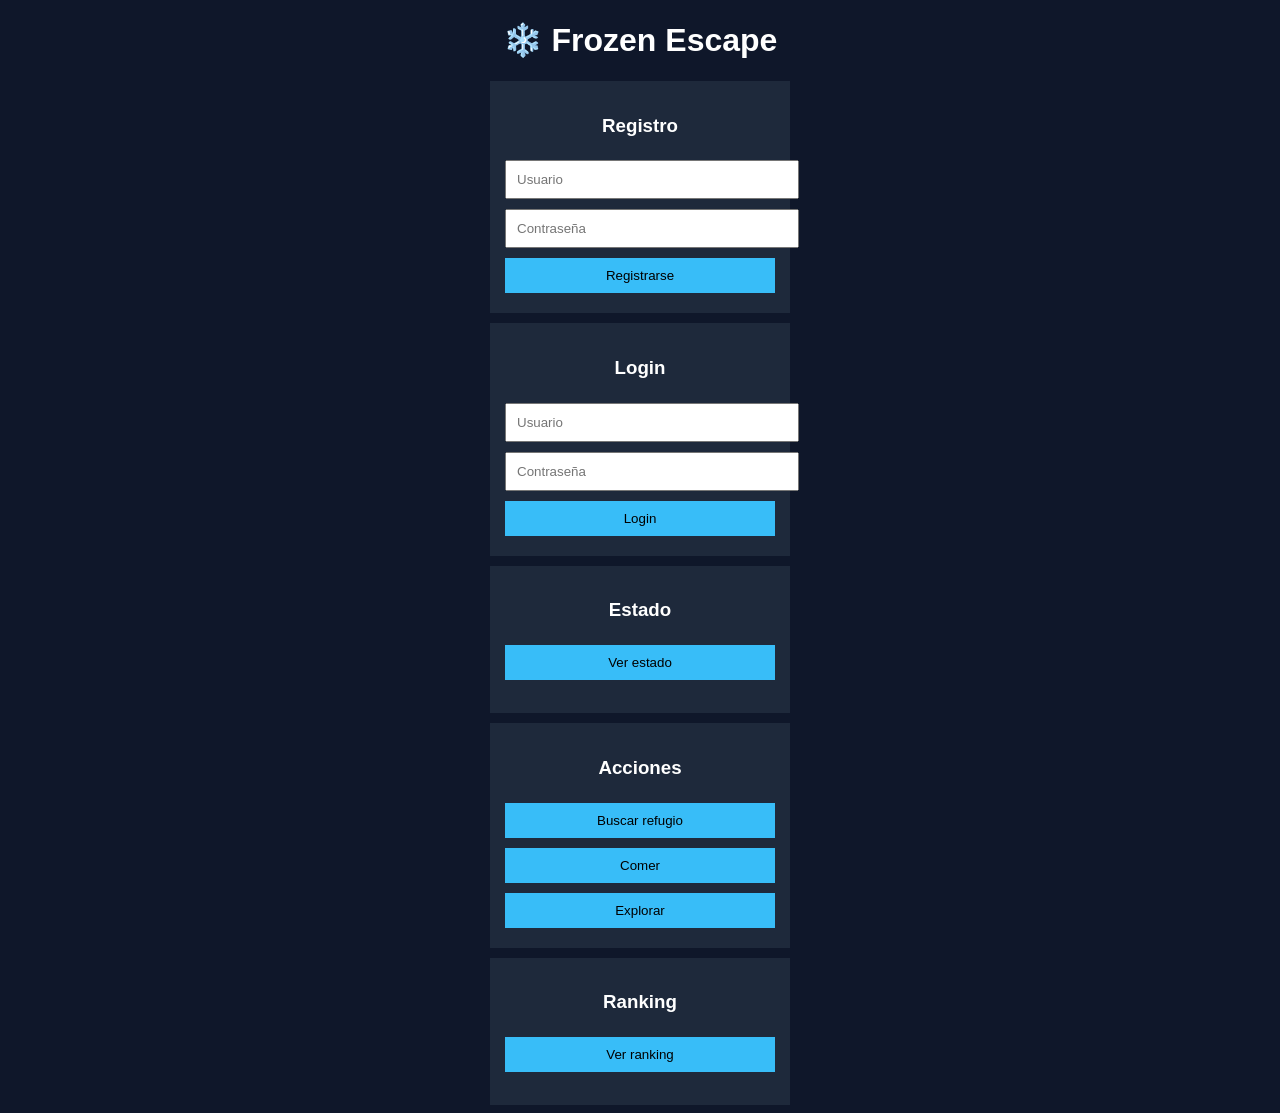
==== index.html @ 8e8721f6 "Base del proyecto Django configurado y corriendo" ====
<!DOCTYPE html>
<html lang="es">
<head>
    <meta charset="UTF-8">
    <title>Frozen Escape ❄️</title>
    <style>
        body {
            font-family: Arial;
            background: #0f172a;
            color: white;
            text-align: center;
        }

        .container {
            width: 300px;
            margin: auto;
        }

        input, button {
            width: 100%;
            margin: 5px 0;
            padding: 10px;
        }

        button {
            background: #38bdf8;
            border: none;
            cursor: pointer;
        }

        button:hover {
            background: #0284c7;
        }

        .card {
            background: #1e293b;
            padding: 15px;
            margin-top: 10px;
        }
    </style>
</head>
<body>

<h1>❄️ Frozen Escape</h1>

<div class="container">

    <!-- REGISTRO -->
    <div class="card">
        <h3>Registro</h3>
        <input id="regUser" placeholder="Usuario">
        <input id="regPass" type="password" placeholder="Contraseña">
        <button onclick="register()">Registrarse</button>
    </div>

    <!-- LOGIN -->
    <div class="card">
        <h3>Login</h3>
        <input id="logUser" placeholder="Usuario">
        <input id="logPass" type="password" placeholder="Contraseña">
        <button onclick="login()">Login</button>
    </div>

    <!-- ESTADO -->
    <div class="card">
        <h3>Estado</h3>
        <button onclick="getEstado()">Ver estado</button>
        <pre id="estado"></pre>
    </div>

    <!-- ACCIONES -->
    <div class="card">
        <h3>Acciones</h3>
        <button onclick="accion(1)">Buscar refugio</button>
        <button onclick="accion(2)">Comer</button>
        <button onclick="accion(3)">Explorar</button>
    </div>

    <!-- RANKING -->
    <div class="card">
        <h3>Ranking</h3>
        <button onclick="getRanking()">Ver ranking</button>
        <pre id="ranking"></pre>
    </div>

</div>

<script>
const API = "http://127.0.0.1:8000/api/";
let token = "";

// REGISTRO
async function register() {
    let username = document.getElementById("regUser").value;
    let password = document.getElementById("regPass").value;

    await fetch(API + "usuarios/", {
        method: "POST",
        headers: {"Content-Type": "application/json"},
        body: JSON.stringify({username, password})
    });

    alert("Usuario creado");
}

// LOGIN
async function login() {
    let username = document.getElementById("logUser").value;
    let password = document.getElementById("logPass").value;

    let res = await fetch(API + "token/", {
        method: "POST",
        headers: {"Content-Type": "application/json"},
        body: JSON.stringify({username, password})
    });

    let data = await res.json();
    token = data.access;

    alert("Login exitoso");
}

// OBTENER ESTADO
async function getEstado() {
    let res = await fetch(API + "estado/", {
        headers: {
            "Authorization": "Bearer " + token
        }
    });

    let data = await res.json();
    document.getElementById("estado").innerText = JSON.stringify(data, null, 2);
}

// EJECUTAR ACCIÓN
async function accion(id) {
    let res = await fetch(API + "accion/", {
        method: "POST",
        headers: {
            "Content-Type": "application/json",
            "Authorization": "Bearer " + token
        },
        body: JSON.stringify({accion_id: id})
    });

    let data = await res.json();
    alert(data.mensaje);
}

// RANKING
async function getRanking() {
    let res = await fetch(API + "ranking/");
    let data = await res.json();

    document.getElementById("ranking").innerText = JSON.stringify(data, null, 2);
}
</script>

</body>
</html>
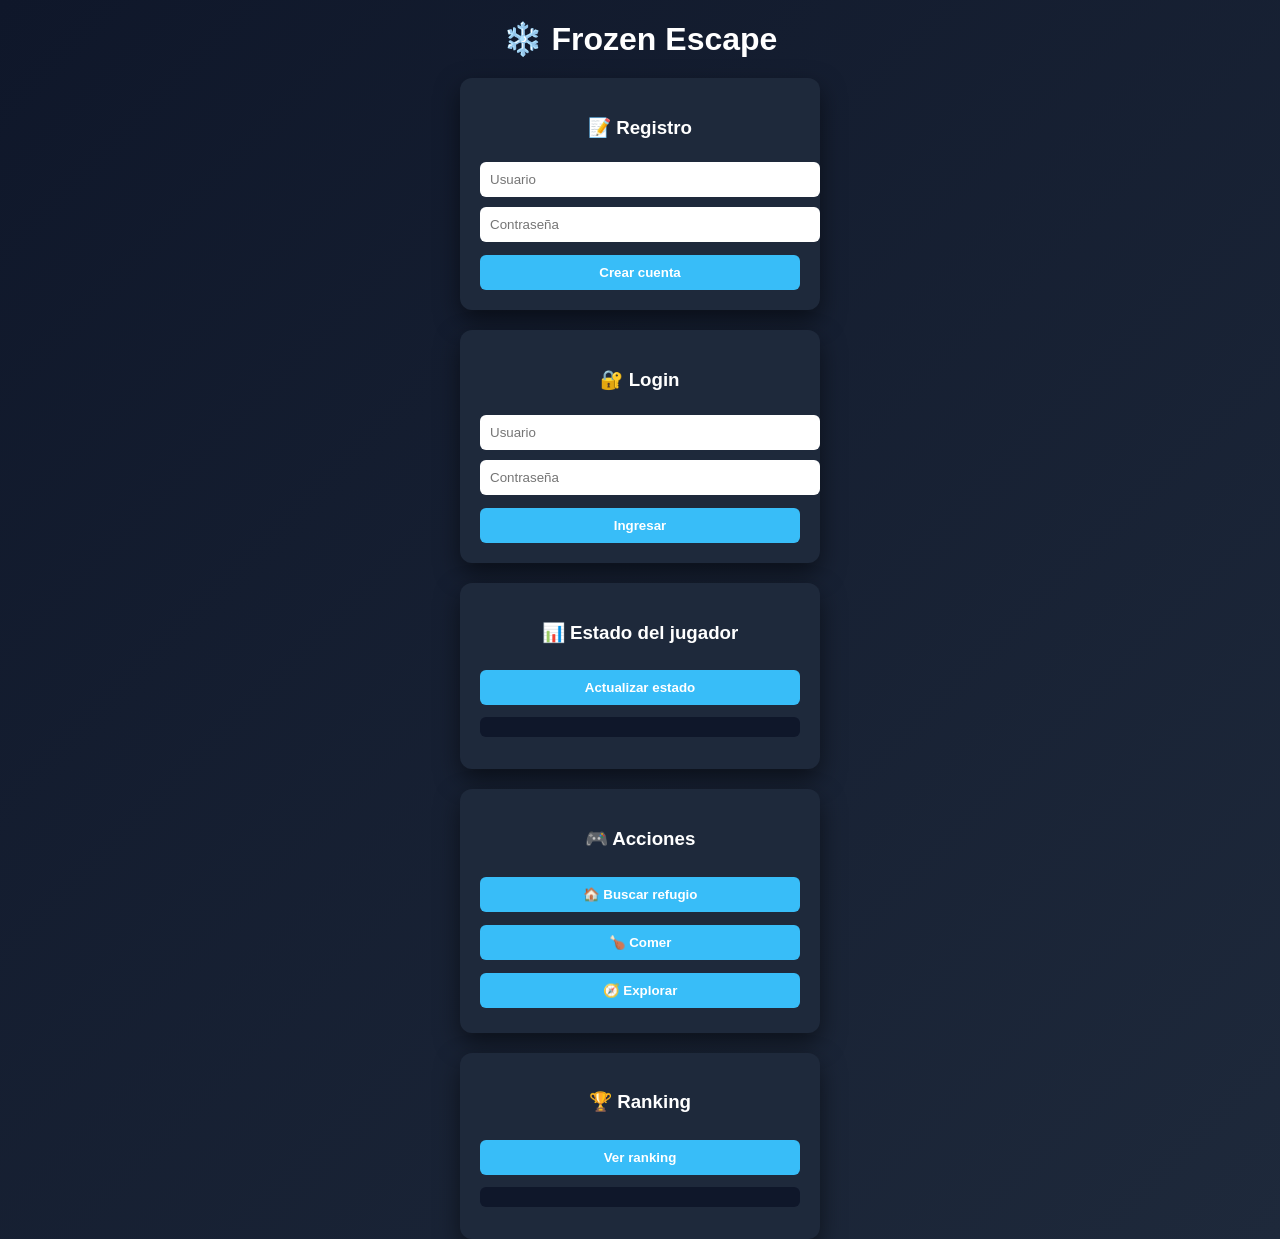
==== commit 1c45b216: "correcion html" ====
--- a/index.html
+++ b/index.html
@@ -1,44 +1,91 @@
 <!DOCTYPE html>
 <html lang="es">
 <head>
-    <meta charset="UTF-8">
-    <title>Frozen Escape ❄️</title>
-    <style>
-        body {
-            font-family: Arial;
-            background: #0f172a;
-            color: white;
-            text-align: center;
-        }
-
-        .container {
-            width: 300px;
-            margin: auto;
-        }
-
-        input, button {
-            width: 100%;
-            margin: 5px 0;
-            padding: 10px;
-        }
-
-        button {
-            background: #38bdf8;
-            border: none;
-            cursor: pointer;
-        }
-
-        button:hover {
-            background: #0284c7;
-        }
-
-        .card {
-            background: #1e293b;
-            padding: 15px;
-            margin-top: 10px;
-        }
-    </style>
+<meta charset="UTF-8">
+<title>Frozen Escape ❄️</title>
+
+<style>
+body {
+    font-family: 'Segoe UI', sans-serif;
+    background: linear-gradient(135deg, #0f172a, #1e293b);
+    color: white;
+    margin: 0;
+}
+
+h1 {
+    text-align: center;
+    margin: 20px;
+}
+
+/* CONTENEDOR GENERAL */
+.container {
+    display: flex;
+    flex-direction: column;
+    align-items: center;
+    gap: 20px;
+}
+
+/* TARJETAS */
+.card {
+    background: #1e293b;
+    padding: 20px;
+    border-radius: 12px;
+    width: 320px;
+    box-shadow: 0 10px 25px rgba(0,0,0,0.5);
+    transition: transform 0.2s;
+}
+
+.card:hover {
+    transform: scale(1.03);
+}
+
+.card h3 {
+    text-align: center;
+}
+
+/* INPUTS */
+input {
+    width: 100%;
+    padding: 10px;
+    margin: 5px 0;
+    border-radius: 6px;
+    border: none;
+}
+
+/* BOTONES */
+button {
+    width: 100%;
+    padding: 10px;
+    margin-top: 8px;
+    border: none;
+    border-radius: 6px;
+    background: #38bdf8;
+    color: white;
+    cursor: pointer;
+    font-weight: bold;
+}
+
+button:hover {
+    background: #0ea5e9;
+}
+
+/* ACCIONES */
+.actions button {
+    margin-bottom: 5px;
+}
+
+/* JSON OUTPUT */
+pre {
+    background: #0f172a;
+    padding: 10px;
+    border-radius: 6px;
+    font-size: 12px;
+    overflow-x: auto;
+}
+</style>
+
 </head>
+
 <body>
 
 <h1>❄️ Frozen Escape</h1>
@@ -47,38 +94,40 @@
 
     <!-- REGISTRO -->
     <div class="card">
-        <h3>Registro</h3>
+        <h3>📝 Registro</h3>
         <input id="regUser" placeholder="Usuario">
         <input id="regPass" type="password" placeholder="Contraseña">
-        <button onclick="register()">Registrarse</button>
+        <button onclick="register()">Crear cuenta</button>
     </div>
 
     <!-- LOGIN -->
     <div class="card">
-        <h3>Login</h3>
+        <h3>🔐 Login</h3>
         <input id="logUser" placeholder="Usuario">
         <input id="logPass" type="password" placeholder="Contraseña">
-        <button onclick="login()">Login</button>
+        <button onclick="login()">Ingresar</button>
     </div>
 
     <!-- ESTADO -->
     <div class="card">
-        <h3>Estado</h3>
-        <button onclick="getEstado()">Ver estado</button>
+        <h3>📊 Estado del jugador</h3>
+        <button onclick="getEstado()">Actualizar estado</button>
         <pre id="estado"></pre>
     </div>
 
     <!-- ACCIONES -->
     <div class="card">
-        <h3>Acciones</h3>
-        <button onclick="accion(1)">Buscar refugio</button>
-        <button onclick="accion(2)">Comer</button>
-        <button onclick="accion(3)">Explorar</button>
+        <h3>🎮 Acciones</h3>
+        <div class="actions">
+            <button onclick="accion(1)">🏠 Buscar refugio</button>
+            <button onclick="accion(2)">🍗 Comer</button>
+            <button onclick="accion(3)">🧭 Explorar</button>
+        </div>
     </div>
 
     <!-- RANKING -->
     <div class="card">
-        <h3>Ranking</h3>
+        <h3>🏆 Ranking</h3>
         <button onclick="getRanking()">Ver ranking</button>
         <pre id="ranking"></pre>
     </div>
@@ -87,14 +136,13 @@
 
 <script>
 const API = "http://127.0.0.1:8000/api/";
-let token = "";
 
 // REGISTRO
 async function register() {
     let username = document.getElementById("regUser").value;
     let password = document.getElementById("regPass").value;
 
-    await fetch(API + "usuarios/", {
+    let res = await fetch(API + "usuarios/", {
         method: "POST",
         headers: {"Content-Type": "application/json"},
         body: JSON.stringify({username, password})
@@ -115,13 +163,24 @@
     });
 
     let data = await res.json();
-    token = data.access;
-
-    alert("Login exitoso");
-}
-
-// OBTENER ESTADO
+
+    if (data.access) {
+        localStorage.setItem("token", data.access);
+        alert("Login exitoso");
+    } else {
+        alert("Error en login");
+    }
+}
+
+// TOKEN
+function getToken() {
+    return localStorage.getItem("token");
+}
+
+// ESTADO
 async function getEstado() {
+    let token = getToken();
+
     let res = await fetch(API + "estado/", {
         headers: {
             "Authorization": "Bearer " + token
@@ -132,8 +191,10 @@
     document.getElementById("estado").innerText = JSON.stringify(data, null, 2);
 }
 
-// EJECUTAR ACCIÓN
+// ACCIÓN
 async function accion(id) {
+    let token = getToken();
+
     let res = await fetch(API + "accion/", {
         method: "POST",
         headers: {
@@ -144,7 +205,7 @@
     });
 
     let data = await res.json();
-    alert(data.mensaje);
+    alert("Acción ejecutada");
 }
 
 // RANKING
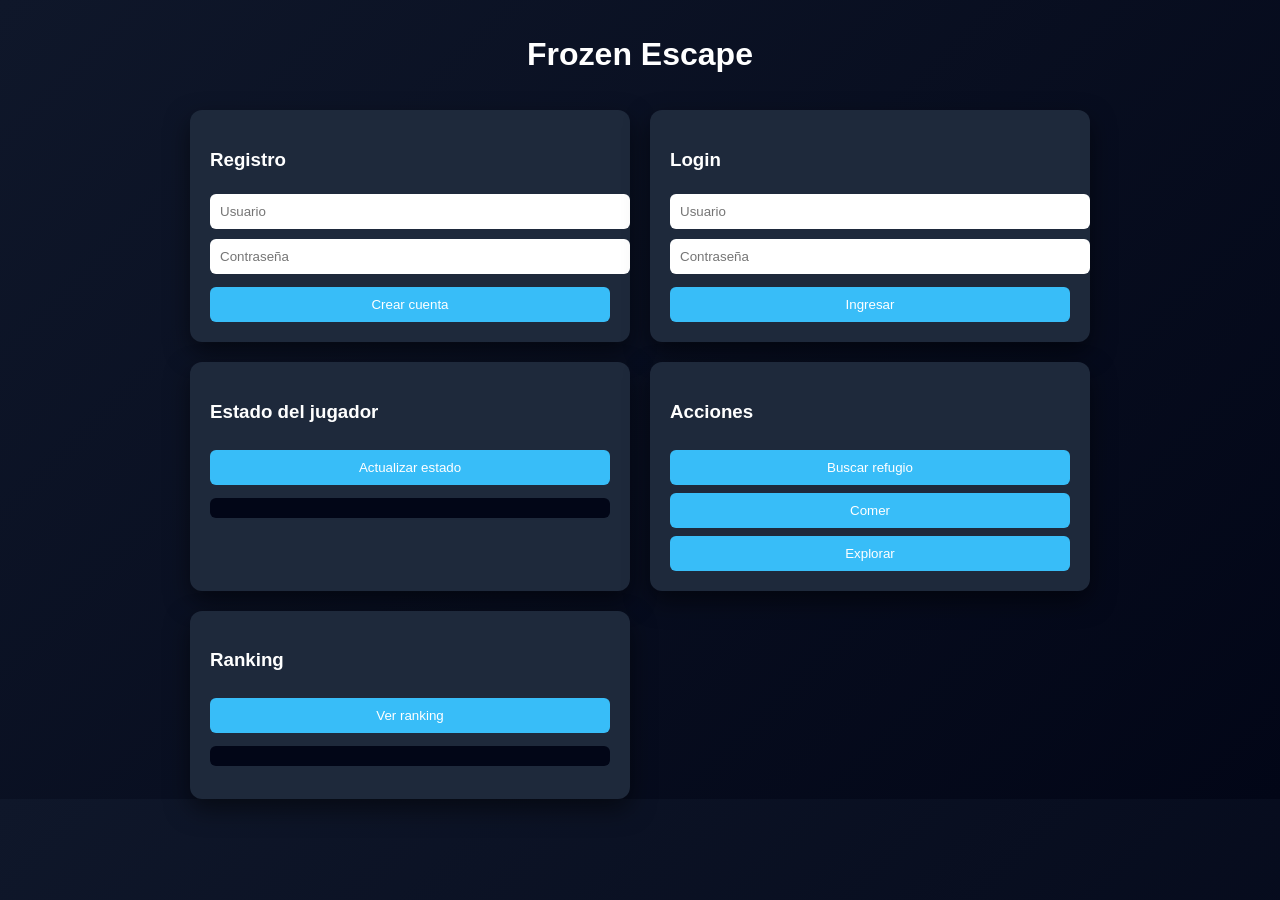
==== commit 7fcd31e7: "correcion html implementando styles" ====
--- a/index.html
+++ b/index.html
@@ -2,27 +2,29 @@
 <html lang="es">
 <head>
 <meta charset="UTF-8">
-<title>Frozen Escape ❄️</title>
+<title>Frozen Escape</title>
 
 <style>
 body {
     font-family: 'Segoe UI', sans-serif;
-    background: linear-gradient(135deg, #0f172a, #1e293b);
+    background: linear-gradient(135deg, #0f172a, #020617);
     color: white;
     margin: 0;
 }
 
+/* HEADER */
 h1 {
     text-align: center;
-    margin: 20px;
-}
-
-/* CONTENEDOR GENERAL */
+    padding: 15px;
+}
+
+/* GRID PRINCIPAL */
 .container {
-    display: flex;
-    flex-direction: column;
-    align-items: center;
+    display: grid;
+    grid-template-columns: 1fr 1fr;
     gap: 20px;
+    max-width: 900px;
+    margin: auto;
 }
 
 /* TARJETAS */
@@ -30,17 +32,12 @@
     background: #1e293b;
     padding: 20px;
     border-radius: 12px;
-    width: 320px;
     box-shadow: 0 10px 25px rgba(0,0,0,0.5);
-    transition: transform 0.2s;
-}
-
-.card:hover {
-    transform: scale(1.03);
-}
-
-.card h3 {
-    text-align: center;
+}
+
+/* FULL WIDTH */
+.full {
+    grid-column: span 2;
 }
 
 /* INPUTS */
@@ -62,25 +59,32 @@
     background: #38bdf8;
     color: white;
     cursor: pointer;
-    font-weight: bold;
 }
 
 button:hover {
     background: #0ea5e9;
 }
 
-/* ACCIONES */
-.actions button {
-    margin-bottom: 5px;
-}
-
-/* JSON OUTPUT */
+/* BARRAS DE ESTADO */
+.bar {
+    height: 20px;
+    border-radius: 5px;
+    margin-top: 5px;
+}
+
+.temp {
+    background: red;
+}
+
+.energy {
+    background: green;
+}
+
+/* JSON */
 pre {
-    background: #0f172a;
+    background: #020617;
     padding: 10px;
     border-radius: 6px;
-    font-size: 12px;
-    overflow-x: auto;
 }
 </style>
 
@@ -88,13 +92,13 @@
 
 <body>
 
-<h1>❄️ Frozen Escape</h1>
+<h1>Frozen Escape</h1>
 
 <div class="container">
 
     <!-- REGISTRO -->
     <div class="card">
-        <h3>📝 Registro</h3>
+        <h3>Registro</h3>
         <input id="regUser" placeholder="Usuario">
         <input id="regPass" type="password" placeholder="Contraseña">
         <button onclick="register()">Crear cuenta</button>
@@ -102,7 +106,7 @@
 
     <!-- LOGIN -->
     <div class="card">
-        <h3>🔐 Login</h3>
+        <h3>Login</h3>
         <input id="logUser" placeholder="Usuario">
         <input id="logPass" type="password" placeholder="Contraseña">
         <button onclick="login()">Ingresar</button>
@@ -110,24 +114,24 @@
 
     <!-- ESTADO -->
     <div class="card">
-        <h3>📊 Estado del jugador</h3>
+        <h3>Estado del jugador</h3>
         <button onclick="getEstado()">Actualizar estado</button>
         <pre id="estado"></pre>
     </div>
 
     <!-- ACCIONES -->
     <div class="card">
-        <h3>🎮 Acciones</h3>
+        <h3>Acciones</h3>
         <div class="actions">
-            <button onclick="accion(1)">🏠 Buscar refugio</button>
-            <button onclick="accion(2)">🍗 Comer</button>
-            <button onclick="accion(3)">🧭 Explorar</button>
+            <button onclick="accion(1)">Buscar refugio</button>
+            <button onclick="accion(2)">Comer</button>
+            <button onclick="accion(3)">Explorar</button>
         </div>
     </div>
 
     <!-- RANKING -->
     <div class="card">
-        <h3>🏆 Ranking</h3>
+        <h3>Ranking</h3>
         <button onclick="getRanking()">Ver ranking</button>
         <pre id="ranking"></pre>
     </div>
